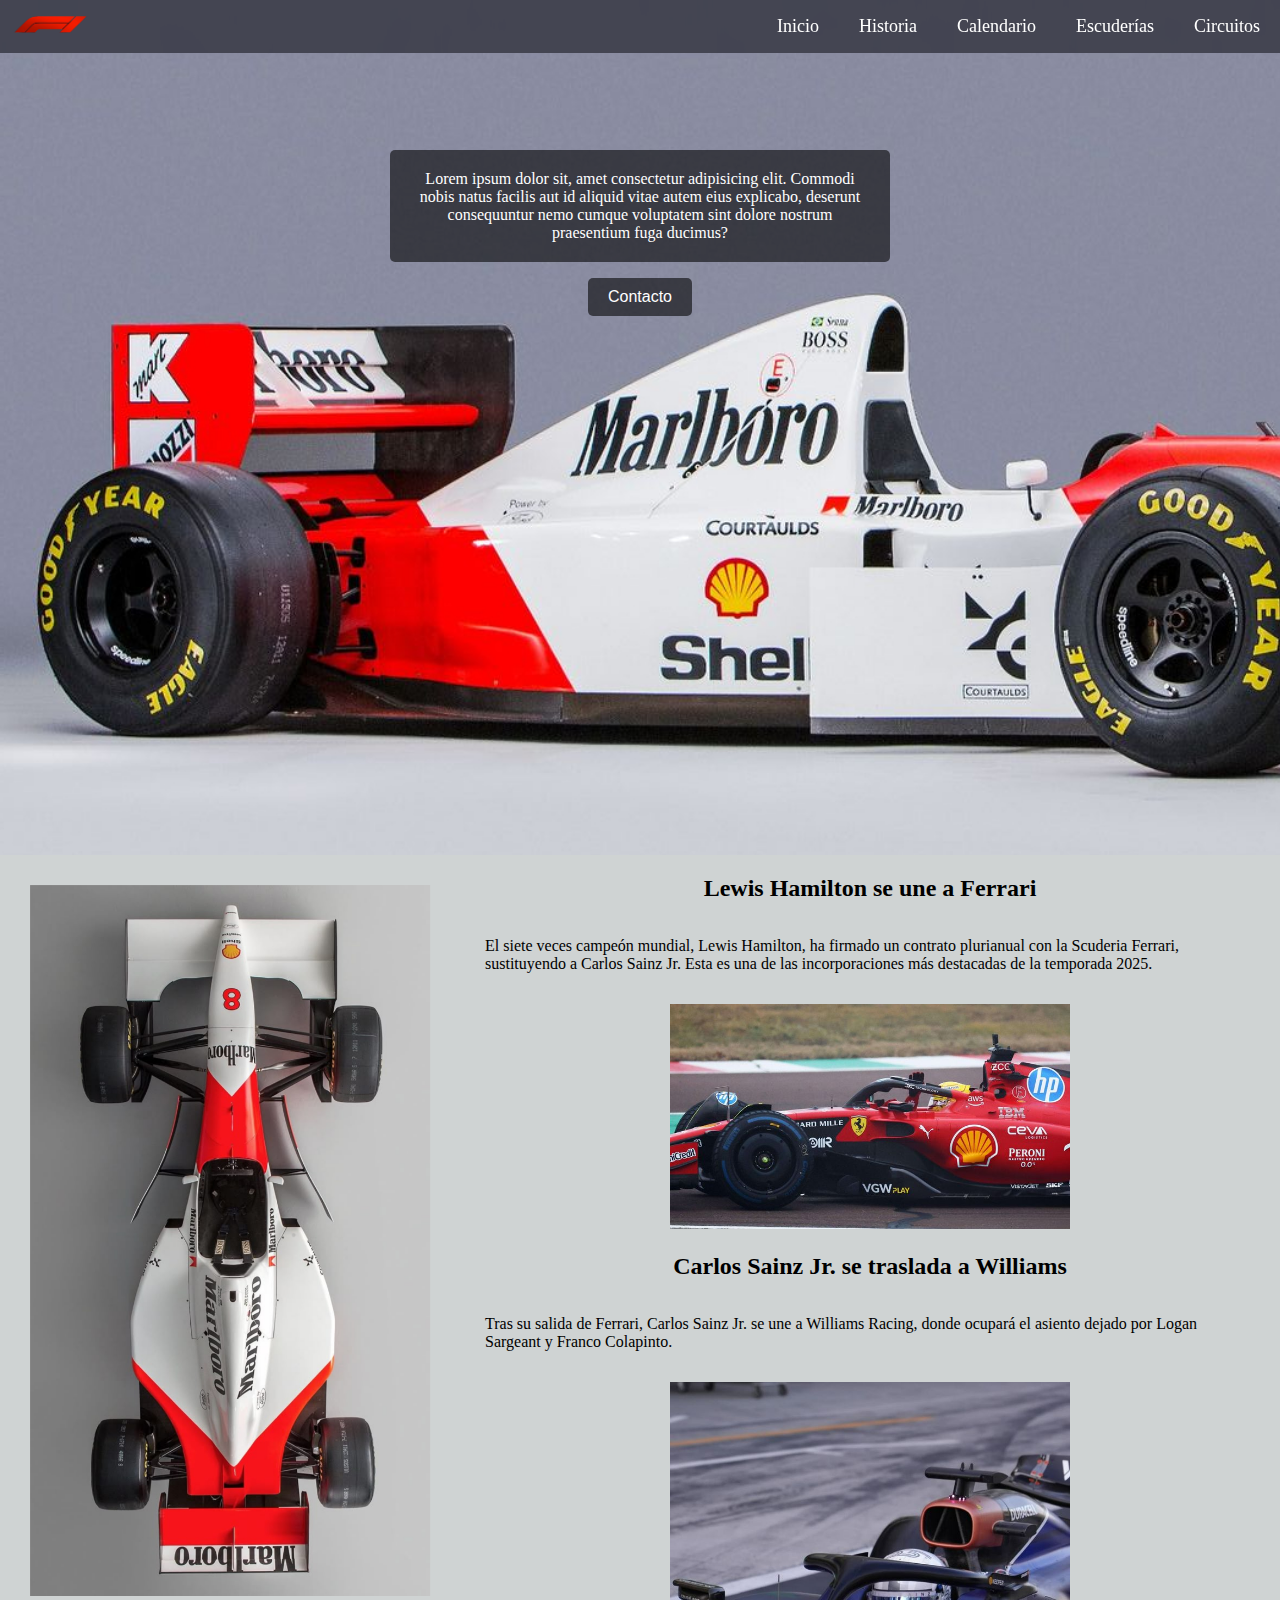
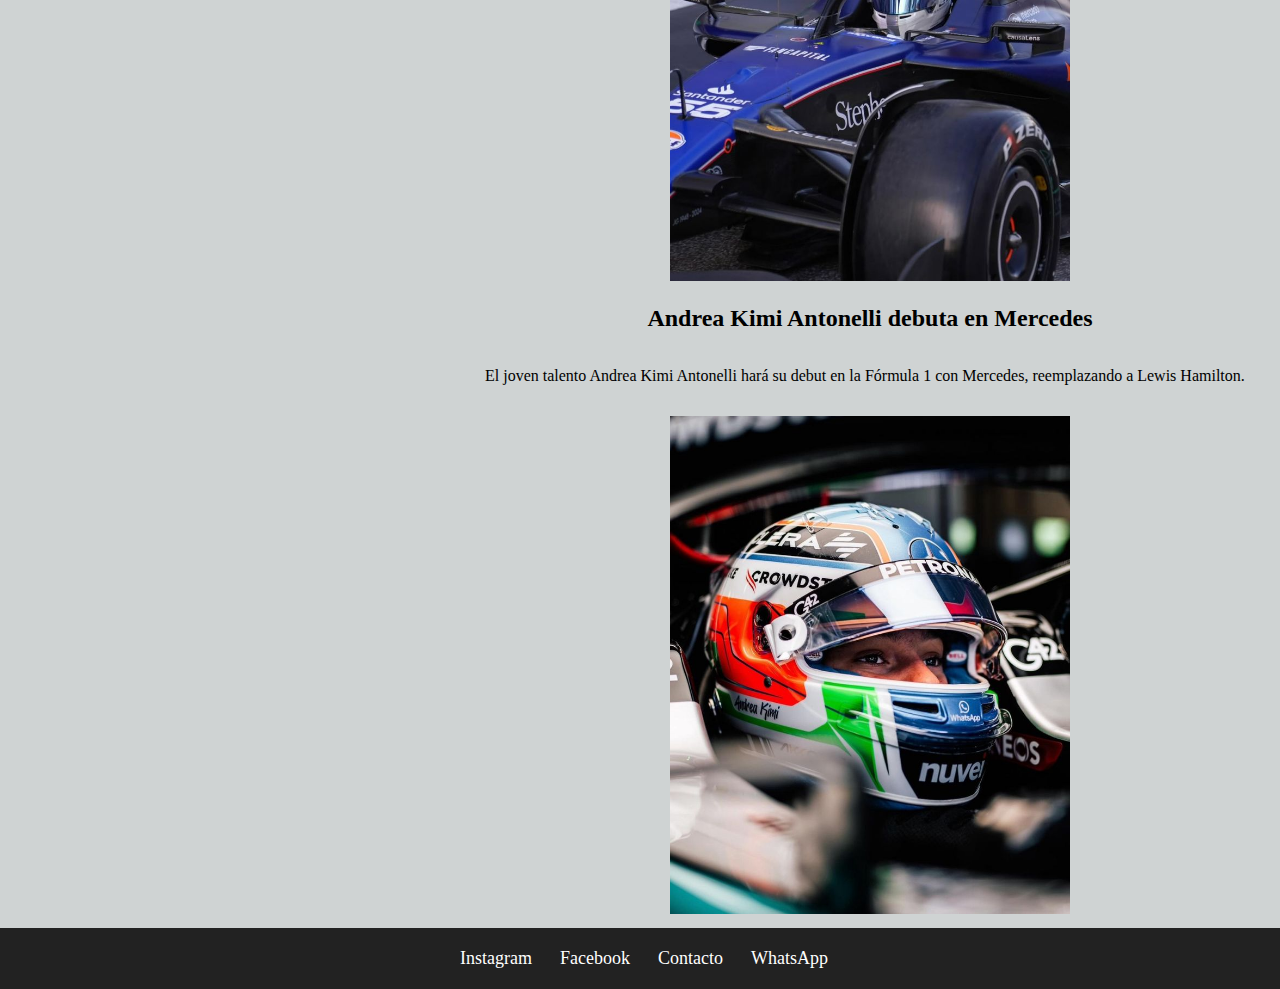
==== index.html @ 655f8c17 "Primer commit" ====
<!DOCTYPE html>
<html lang="en">
<head>
    <meta charset="UTF-8">
    <meta name="viewport" content="width=device-width, initial-scale=1.0">
    <title>Formula 1</title>
    <link rel="icon" type="image/png" href="./img/F1Wallpaper.png">
    <link rel="stylesheet" href="style.css">
</head>
<body>
   <div class="contenedor">
         <header class="header">
            <nav class="menu">
                <div class="logo">
                    <img src="./img/F1Wallpaper.png" alt="Logo">
                </div>
                <ul class="nav-links">
                    <li><a href="index.html">Inicio</a></li>
                    <li><a href="historia.html">Historia</a></li>
                    <li><a href="calendario.html">Calendario</a></li>
                    <li class="submenu">
                        <a href="escuderias.html">Escuderías</a>
                        <ul class="dropdown">
                            <li><a href="ferrari.html">Ferrari</a></li>
                            <li><a href="mercedes.html">Mercedes</a></li>
                            <li><a href="redbull.html">Red Bull</a></li>
                            <li><a href="mclaren.html">McLaren</a></li>
                            <li><a href="astonmartin.html">Aston Martin</a></li>
                        </ul>
                    </li>
                    <li><a href="circuitos.html">Circuitos</a></li>
                </ul>
            </nav>
            <div class="contededorInferior">
                <p>Lorem ipsum dolor sit, amet consectetur adipisicing elit. Commodi nobis natus facilis aut id aliquid vitae autem eius explicabo, deserunt consequuntur nemo cumque voluptatem sint dolore nostrum praesentium fuga ducimus?</p>
                <section class="contededorInferiorBotones">
                    <button class="btnI"><a href=""></a>Contacto</button> 
                </section>
            </div>
        </header>
        <aside class="aside">
            <img class="imgAside" src="./img/senna3.jpeg" alt="">
        </aside>
        <main class="main">
            <div class="contenedor2">
                <div>
                    <h2>Lewis Hamilton se une a Ferrari</h2>
                    <p>El siete veces campeón mundial, Lewis Hamilton, ha firmado un contrato plurianual con la Scuderia Ferrari, sustituyendo a Carlos Sainz Jr. Esta es una de las incorporaciones más destacadas de la temporada 2025.</p>
                </div>
                <div class="imgCenter">
                    <img class="imgContenedor" src="./img/lewisHalmiton.jpeg" alt="LewisHalmitonFerrari">
                </div>           
            </div>
            <div class="contenedor2">
                <div>
                    <h2>Carlos Sainz Jr. se traslada a Williams</h2>
                    <p>Tras su salida de Ferrari, Carlos Sainz Jr. se une a Williams Racing, donde ocupará el asiento dejado por Logan Sargeant y Franco Colapinto.</p>
                </div>
                <div class="imgCenter">
                    <img class="imgContenedor" src="./img/carlosSainz.jpeg" alt="CarlosSainzWilliams">
                </div>           
            </div>
            <div class="contenedor2">
                <div>
                    <h2>Andrea Kimi Antonelli debuta en Mercedes</h2>
                    <p>El joven talento Andrea Kimi Antonelli hará su debut en la Fórmula 1 con Mercedes, reemplazando a Lewis Hamilton. 
                    </p>
                </div>
                <div class="imgCenter">
                    <img class="imgContenedor" src="./img/kimiAntonelli.jpeg" alt="CarlosSainzWilliams">
                </div>           
            </div>
        </main>
        <footer class="footer">
            <div class="footer-contenido">
                <a href="https://instagram.com" target="_blank" class="icono instagram"><i class="fab fa-instagram"></i> Instagram</a>
                <a href="https://facebook.com" target="_blank" class="icono facebook"><i class="fab fa-facebook-f"></i> Facebook</a>
                <a href="mailto:contacto@tudominio.com" class="icono contacto"><i class="fas fa-envelope"></i> Contacto</a>
                <a href="https://wa.me/1234567890" target="_blank" class="icono whatsapp"><i class="fab fa-whatsapp"></i> WhatsApp</a>
            </div>
        </footer>
    </div>
</body>
</html>
---- style.css ----
/* estilos generales */
body {
    margin: 0;
    background-color: #7884855b;
}
h1, h2, h3 {   
    text-align: center;
}
h1 {
    padding-top: 60px;
}
p {
    padding: 15px;
}
/* BARRA DE NAVEGACION */
.contenedorSuperior {
    padding: 10px;
    display: flex;
    justify-content: space-between;
    align-items: center;
}
/* Estilo del nav con fondo transparente */
.menu {
    position: fixed;
    top: 0;
    width: 100%;
    background-color: #00000581;
    backdrop-filter: blur(10px); /* Efecto borroso */
    display: flex;
    justify-content: space-between;
    align-items: center;
    z-index: 1000;
}

/* Estilos del logo */
.logo img {
    width: 80px;
    padding-left: 10px;
}

/* Lista del menú */
.nav-links {
    list-style: none;
    display: flex;
    gap: 20px;
    padding-right: 10px;
}

.nav-links li {
    position: relative;
}

/* Enlaces */
.nav-links li a {
    text-decoration: none;
    color: white;
    font-size: 18px;
    padding: 10px;
    transition: color 0.3s ease-in-out;
}

/* Efecto hover en los enlaces */
.nav-links li a:hover {
    color: red;
}

/* Submenú */
.submenu .dropdown {
    display: none;
    position: absolute;
    top: 100%;
    left: 0;
    background: rgba(0, 0, 0, 0.9);
    list-style: none;
    padding: 10px 0;
    border-radius: 5px;
    min-width: 150px;
}

.submenu .dropdown li {
    text-align: left;
}

.submenu .dropdown li a {
    color: white;
    display: block;
    padding: 10px;
    transition: background 0.3s ease-in-out;
}

.submenu .dropdown li a:hover {
    background: red;
}

/* Mostrar submenú en hover */
.submenu:hover .dropdown {
    display: block;
}
/* FOOTER */
.footer {
    grid-area: footer;
    background-color: #222;
    color: white;
    text-align: center;
    padding: 20px 0;
    font-size: 18px;
    position: relative;
    z-index: 1;
}
.footer-contenido {
    display: flex;
    justify-content: center;
    gap: 20px;
}

/* Estilos para los enlaces */
.icono {
    color: white;
    text-decoration: none;
    font-size: 18px;
    transition: color 0.3s ease, transform 0.3s ease;
}

/* Estilos individuales para cada red */
.instagram:hover { color: #E4405F; transform: scale(1.1); }
.facebook:hover { color: #1877F2; transform: scale(1.1); }
.contacto:hover { color: #FFA500; transform: scale(1.1); }
.whatsapp:hover { color: #25D366; transform: scale(1.1); }
.barra:hover{color: #000000; transform: scale(1.1);}
/* Íconos */
.icono i {
    margin-right: 8px;
}
/* PAGINA PRINCIPAL*/
.contenedor {
    display: grid;
    grid-template-areas: 
    "header header header"
    "aside main main"
    "footer footer footer";
}
.contededorInferior {
    width: 500px;
    margin: auto;
    display: flex;
    flex-direction: column;
    justify-content: center;
    height: 450px;
    }
.contededorInferior p {
    background-color: rgba(0, 0, 0, 0.581);
    padding: 20px;
    text-align: center;
    border-radius: 5px;
    color: white;
}
.contededorInferiorBotones {
    display: flex;
    justify-content: center;
    gap: 10px;
}
.contenedor2 {
    margin: 10px;
}
.imgContenedor {
    width: 400px;
}
.imgCenter {
    text-align: center;
}
/* botton */
.btnI {
    background-color: rgba(0, 0, 0, 0.581); 
    color: white; 
    border: none; 
    padding: 10px 20px; 
    font-size: 16px; 
    cursor: pointer; 
    border-radius: 5px; 
    transition: background-color 0.5s ease, transform 0.2s ease;
}
button:hover {
    transform: scale(1.05);
}
button:active {
    transform: scale(0.95);
}
.header {
    background-image: url(./img/senna1.jpeg);
    background-size: cover;
    background-attachment: fixed;
    height: 95vh;
    position: relative;
    grid-area: header;
}
/*aside*/
.aside {
    grid-area: aside;
    padding: 20px;
    position: sticky;
    top: 10px;  /* Fija el aside a 20px del top */
    height: 400px;  /* Ajusta según lo necesario */
}
.imgAside {
    width: 400px;
    height: auto;
    margin: 10px;
}
.main {
    grid-area: main;
}
/* CIRCUITOS */
.circuito {
    display: grid;
    grid-template-columns: repeat(3, 8fr);
}
.imgCircuito {
    width: 400px;
    height: auto;
    margin: 20px;
}
.centrarImg {
    text-align: center;
    margin: 10px;
}
/* carrusel */
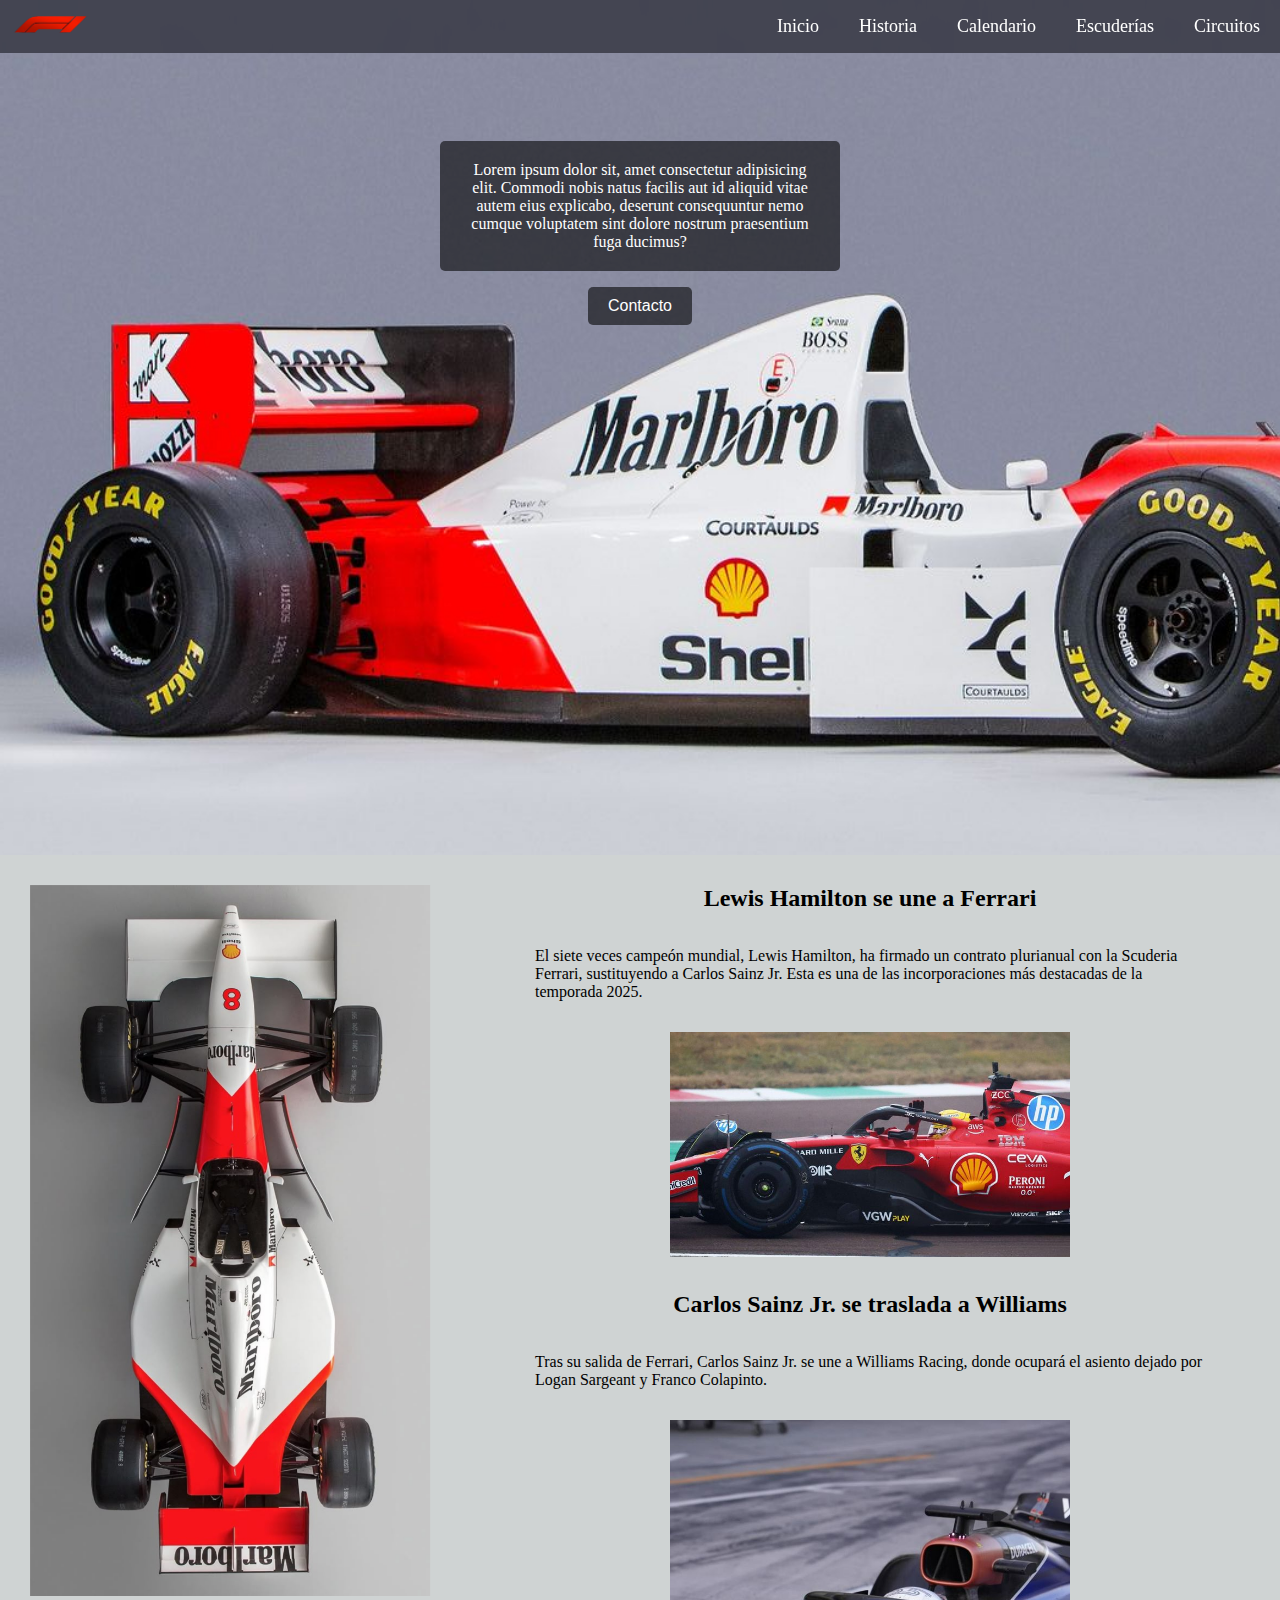
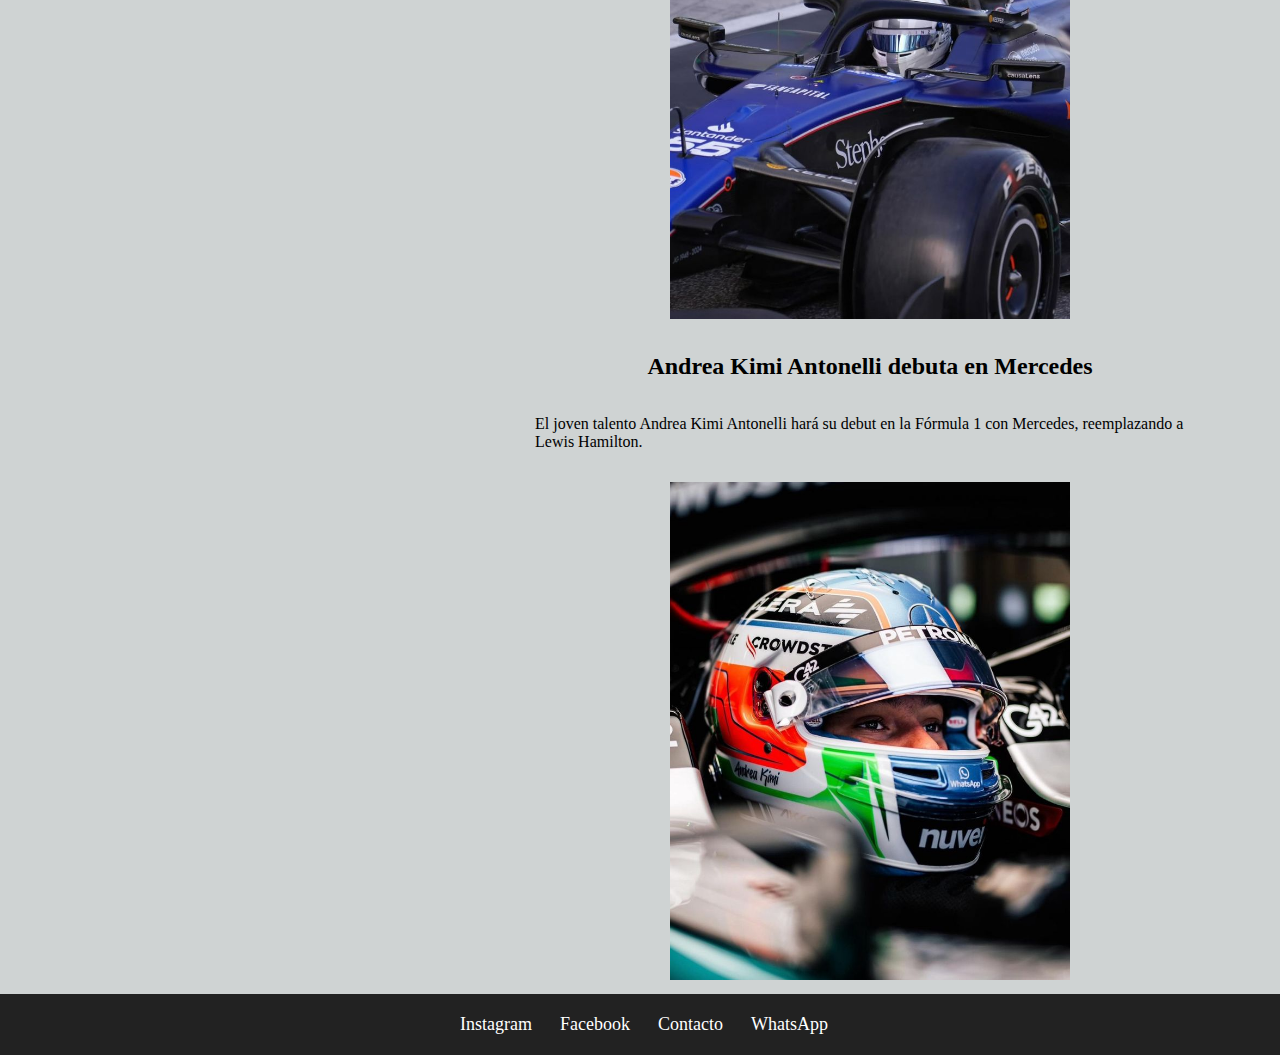
==== commit 86de5823: "agregue scss" ====
--- a/index.html
+++ b/index.html
@@ -5,6 +5,9 @@
     <meta name="viewport" content="width=device-width, initial-scale=1.0">
     <title>Formula 1</title>
     <link rel="icon" type="image/png" href="./img/F1Wallpaper.png">
+    <link rel="preconnect" href="https://fonts.googleapis.com">
+    <link rel="preconnect" href="https://fonts.gstatic.com" crossorigin>
+    <link href="https://fonts.googleapis.com/css2?family=Hind+Mysuru:wght@300;400;500;600;700&family=Karla:ital,wght@0,200..800;1,200..800&display=swap" rel="stylesheet">
     <link rel="stylesheet" href="style.css">
 </head>
 <body>
--- a/style.css
+++ b/style.css
@@ -4,6 +4,7 @@
     background-color: #7884855b;
 }
 h1, h2, h3 {   
+    padding-top: 10px;
     text-align: center;
 }
 h1 {
@@ -11,6 +12,8 @@
 }
 p {
     padding: 15px;
+    margin-left: 50px;
+    margin-right: 50px;
 }
 /* BARRA DE NAVEGACION */
 .contenedorSuperior {
@@ -224,3 +227,6 @@
     margin: 10px;
 }
 /* carrusel */
+.carouselExampleIndicators {
+    width: 50%;
+}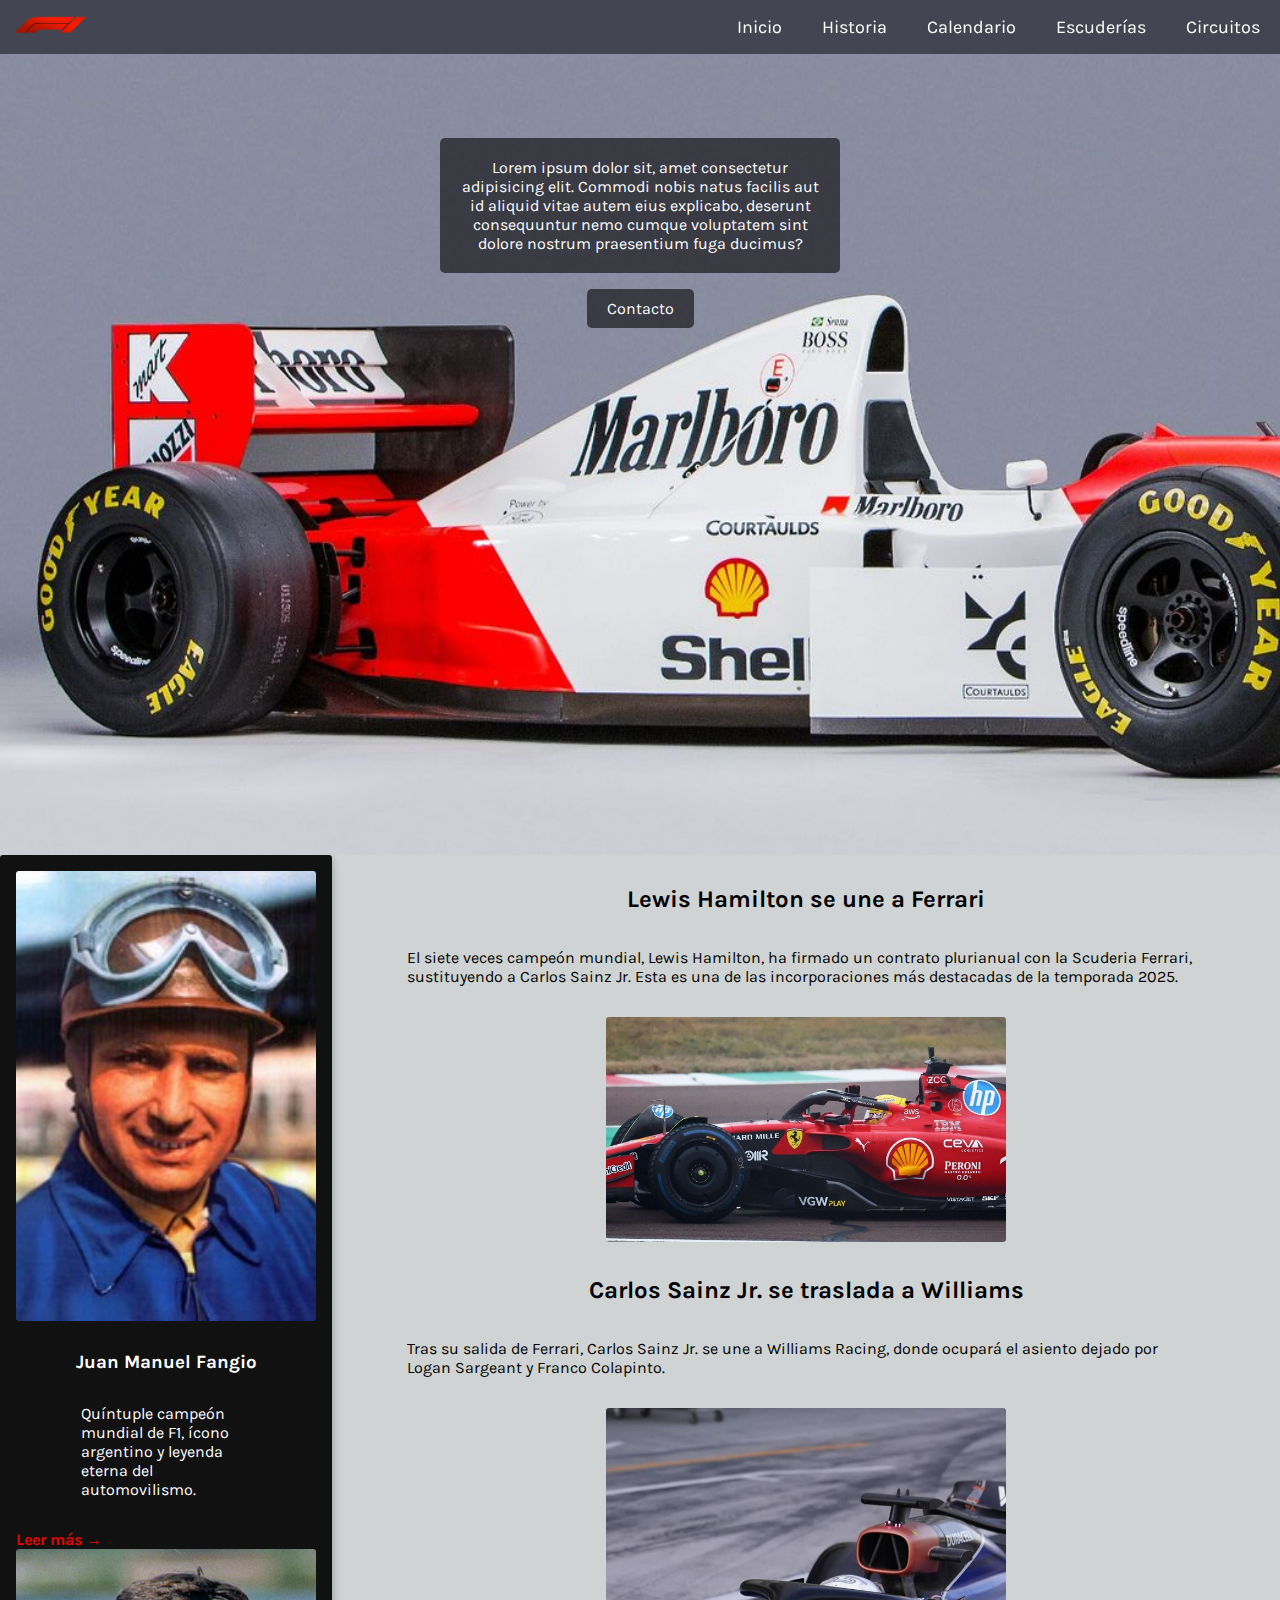
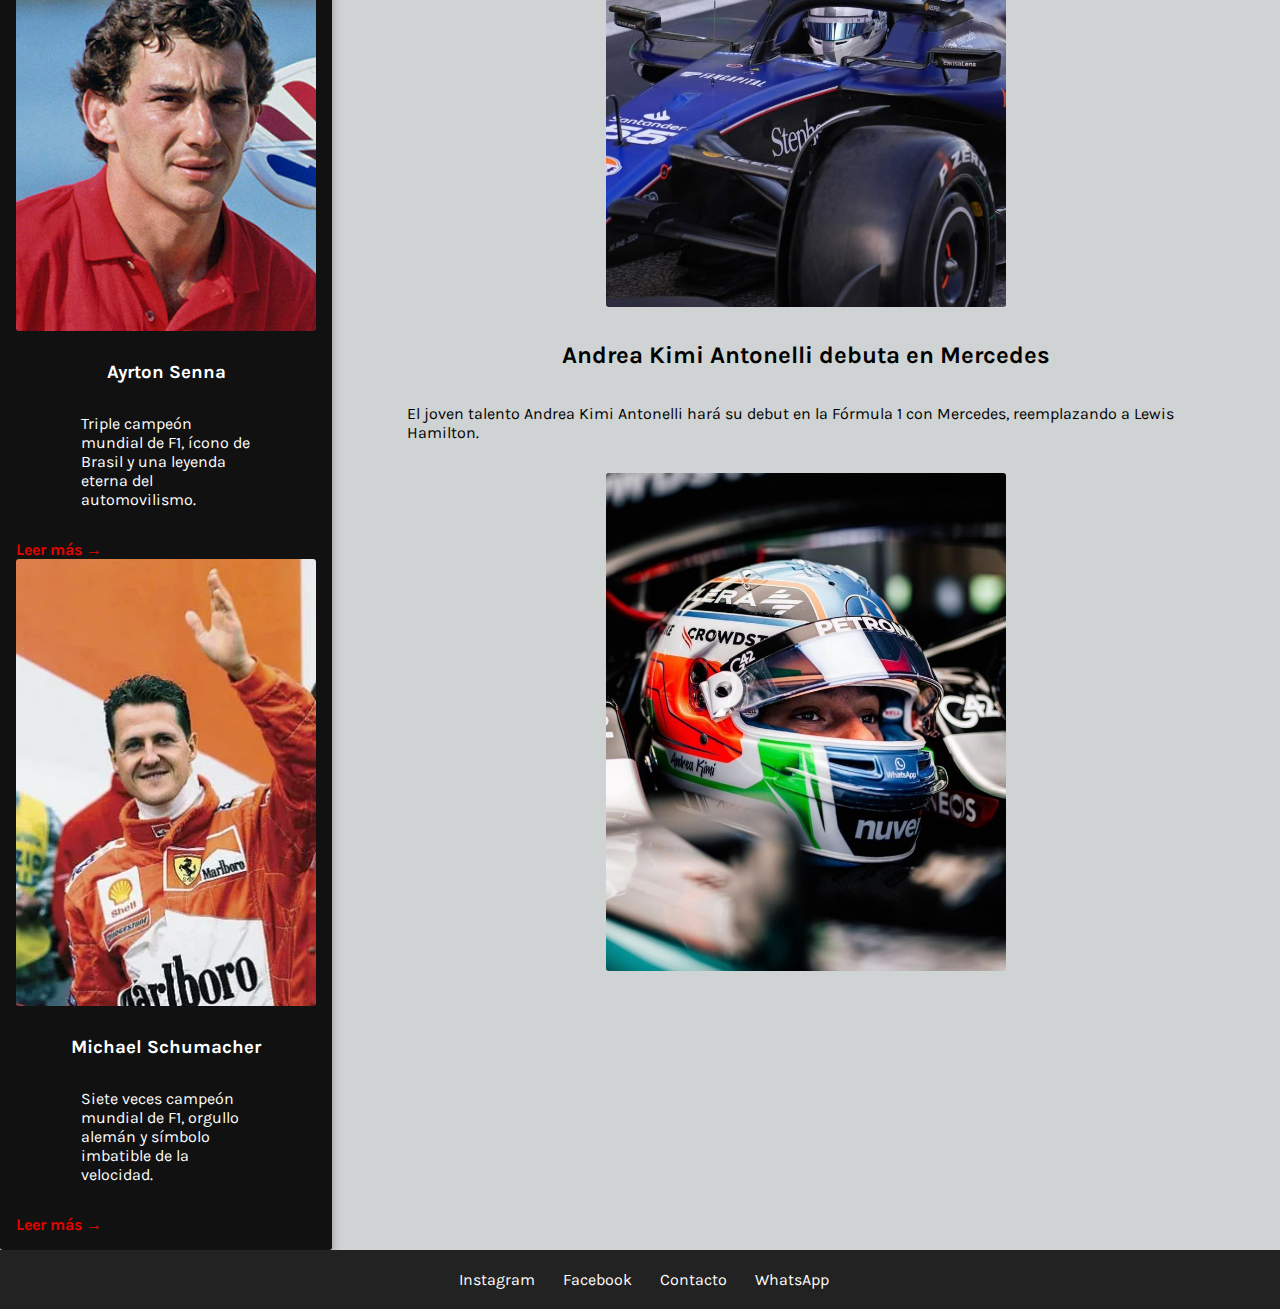
==== commit d5989e1d: "agregue font, mejore el aside, agregue mas info a historia" ====
--- a/index.html
+++ b/index.html
@@ -7,7 +7,7 @@
     <link rel="icon" type="image/png" href="./img/F1Wallpaper.png">
     <link rel="preconnect" href="https://fonts.googleapis.com">
     <link rel="preconnect" href="https://fonts.gstatic.com" crossorigin>
-    <link href="https://fonts.googleapis.com/css2?family=Hind+Mysuru:wght@300;400;500;600;700&family=Karla:ital,wght@0,200..800;1,200..800&display=swap" rel="stylesheet">
+    <link href="https://fonts.googleapis.com/css2?family=Darker+Grotesque:wght@300..900&family=Encode+Sans+Semi+Expanded:wght@100;200;300;400;500;600;700;800;900&family=Hind+Mysuru:wght@300;400;500;600;700&family=IBM+Plex+Sans+Thai+Looped&family=Karla:ital,wght@0,200..800;1,200..800&family=Mukta&family=Smooch+Sans:wght@100..900&family=Yaldevi:wght@200..700&display=swap" rel="stylesheet">
     <link rel="stylesheet" href="style.css">
 </head>
 <body>
@@ -42,8 +42,31 @@
             </div>
         </header>
         <aside class="aside">
-            <img class="imgAside" src="./img/senna3.jpeg" alt="">
-        </aside>
+            <div>
+            <img class="imgAside" src="./img/Juan-Manuel-Fangio.jpg" alt="Juan Manuel Fangio ">
+            <div class="asideText">
+                <h3>Juan Manuel Fangio</h3>
+                <p>Quíntuple campeón mundial de F1, ícono argentino y leyenda eterna del automovilismo.</p>
+                <a href="https://es.wikipedia.org/wiki/Juan_Manuel_Fangio" class="readMore">Leer más →</a>
+            </div>
+            </div>
+            <div>
+                <img class="imgAside" src="./img/ayrton-senna.jpg" alt="Ayrton Senna">
+                <div class="asideText">
+                    <h3>Ayrton Senna</h3>
+                    <p>Triple campeón mundial de F1, ícono de Brasil y una leyenda eterna del automovilismo.</p>
+                    <a href="https://es.wikipedia.org/wiki/Ayrton_Senna" class="readMore">Leer más →</a>
+                </div>
+                </div>
+                <div>
+                    <img class="imgAside" src="./img/Michael-Schumacher.webp" alt="Ayrton Senna">
+                    <div class="asideText">
+                        <h3>Michael Schumacher</h3>
+                        <p>Siete veces campeón mundial de F1, orgullo alemán y símbolo imbatible de la velocidad.</p>
+                        <a href="https://de.wikipedia.org/wiki/Michael_Schumacher" class="readMore">Leer más →</a>
+                    </div>
+                    </div>
+        </aside>        
         <main class="main">
             <div class="contenedor2">
                 <div>
--- a/style.css
+++ b/style.css
@@ -1,232 +1,297 @@
+@charset "UTF-8";
+/* Definir las variables */
 /* estilos generales */
 body {
-    margin: 0;
-    background-color: #7884855b;
-}
-h1, h2, h3 {   
-    padding-top: 10px;
-    text-align: center;
-}
+  font-family: "Karla", sans-serif !important;
+  margin: 0;
+  background-color: rgba(120, 132, 133, 0.3568627451) !important;
+}
+
+h1, h2, h3 {
+  padding-top: 10px;
+  text-align: center;
+}
+
 h1 {
-    padding-top: 60px;
-}
+  padding-top: 60px;
+}
+
 p {
-    padding: 15px;
-    margin-left: 50px;
-    margin-right: 50px;
-}
+  padding: 15px;
+  margin-left: 50px;
+  margin-right: 50px;
+}
+
+img {
+  border-radius: 3px;
+}
+
 /* BARRA DE NAVEGACION */
 .contenedorSuperior {
-    padding: 10px;
-    display: flex;
-    justify-content: space-between;
-    align-items: center;
-}
+  padding: 10px;
+  display: flex;
+  justify-content: space-between;
+  align-items: center;
+}
+
 /* Estilo del nav con fondo transparente */
 .menu {
-    position: fixed;
-    top: 0;
-    width: 100%;
-    background-color: #00000581;
-    backdrop-filter: blur(10px); /* Efecto borroso */
-    display: flex;
-    justify-content: space-between;
-    align-items: center;
-    z-index: 1000;
+  position: fixed;
+  top: 0;
+  width: 100%;
+  background-color: rgba(0, 0, 5, 0.5058823529);
+  backdrop-filter: blur(10px); /* Efecto borroso */
+  display: flex;
+  justify-content: space-between;
+  align-items: center;
+  z-index: 1000;
 }
 
 /* Estilos del logo */
 .logo img {
-    width: 80px;
-    padding-left: 10px;
+  width: 80px;
+  padding-left: 10px;
 }
 
 /* Lista del menú */
 .nav-links {
-    list-style: none;
-    display: flex;
-    gap: 20px;
-    padding-right: 10px;
+  list-style: none;
+  display: flex;
+  gap: 20px !important;
+  padding-right: 10px;
 }
 
 .nav-links li {
-    position: relative;
+  position: relative;
 }
 
 /* Enlaces */
 .nav-links li a {
-    text-decoration: none;
-    color: white;
-    font-size: 18px;
-    padding: 10px;
-    transition: color 0.3s ease-in-out;
+  text-decoration: none;
+  color: white;
+  font-size: 18px;
+  padding: 10px;
+  transition: color 0.3s ease-in-out;
 }
 
 /* Efecto hover en los enlaces */
 .nav-links li a:hover {
-    color: red;
+  color: red;
 }
 
 /* Submenú */
 .submenu .dropdown {
-    display: none;
-    position: absolute;
-    top: 100%;
-    left: 0;
-    background: rgba(0, 0, 0, 0.9);
-    list-style: none;
-    padding: 10px 0;
-    border-radius: 5px;
-    min-width: 150px;
+  display: none;
+  position: absolute;
+  top: 100%;
+  left: 0;
+  background: rgba(0, 0, 0, 0.9);
+  list-style: none;
+  padding: 10px 0;
+  border-radius: 5px;
+  min-width: 150px;
 }
 
 .submenu .dropdown li {
-    text-align: left;
+  text-align: left;
 }
 
 .submenu .dropdown li a {
-    color: white;
-    display: block;
-    padding: 10px;
-    transition: background 0.3s ease-in-out;
+  color: white;
+  display: block;
+  padding: 10px;
+  transition: background 0.3s ease-in-out;
 }
 
 .submenu .dropdown li a:hover {
-    background: red;
+  background: red;
 }
 
 /* Mostrar submenú en hover */
 .submenu:hover .dropdown {
-    display: block;
-}
+  display: block;
+}
+
 /* FOOTER */
 .footer {
-    grid-area: footer;
-    background-color: #222;
-    color: white;
-    text-align: center;
-    padding: 20px 0;
-    font-size: 18px;
-    position: relative;
-    z-index: 1;
-}
+  grid-area: footer;
+  background-color: #222;
+  color: white;
+  text-align: center;
+  padding: 20px 0;
+  font-size: 18px;
+  position: relative;
+  z-index: 1;
+}
+
 .footer-contenido {
-    display: flex;
-    justify-content: center;
-    gap: 20px;
+  display: flex;
+  justify-content: center;
+  gap: 20px;
 }
 
 /* Estilos para los enlaces */
 .icono {
-    color: white;
-    text-decoration: none;
-    font-size: 18px;
-    transition: color 0.3s ease, transform 0.3s ease;
+  color: white;
+  text-decoration: none;
+  font-size: 16px;
+  transition: color 0.3s ease, transform 0.3s ease;
 }
 
 /* Estilos individuales para cada red */
-.instagram:hover { color: #E4405F; transform: scale(1.1); }
-.facebook:hover { color: #1877F2; transform: scale(1.1); }
-.contacto:hover { color: #FFA500; transform: scale(1.1); }
-.whatsapp:hover { color: #25D366; transform: scale(1.1); }
-.barra:hover{color: #000000; transform: scale(1.1);}
+.instagram:hover {
+  color: #E4405F;
+  transform: scale(1.1);
+}
+
+.facebook:hover {
+  color: #1877F2;
+  transform: scale(1.1);
+}
+
+.contacto:hover {
+  color: #FFA500;
+  transform: scale(1.1);
+}
+
+.whatsapp:hover {
+  color: #25D366;
+  transform: scale(1.1);
+}
+
+.barra:hover {
+  color: #000000;
+  transform: scale(1.1);
+}
+
 /* Íconos */
 .icono i {
-    margin-right: 8px;
-}
-/* PAGINA PRINCIPAL*/
+  margin-right: 8px;
+}
+
+/* PAGINA PRINCIPAL */
 .contenedor {
-    display: grid;
-    grid-template-areas: 
-    "header header header"
-    "aside main main"
-    "footer footer footer";
-}
+  display: grid;
+  grid-template-areas: "header header header" "aside main main" "footer footer footer";
+}
+
 .contededorInferior {
-    width: 500px;
-    margin: auto;
-    display: flex;
-    flex-direction: column;
-    justify-content: center;
-    height: 450px;
-    }
+  width: 500px;
+  margin: auto;
+  display: flex;
+  flex-direction: column;
+  justify-content: center;
+  height: 450px;
+}
+
 .contededorInferior p {
-    background-color: rgba(0, 0, 0, 0.581);
-    padding: 20px;
-    text-align: center;
-    border-radius: 5px;
-    color: white;
-}
+  background-color: rgba(0, 0, 0, 0.581);
+  padding: 20px;
+  text-align: center;
+  border-radius: 5px;
+  color: white;
+}
+
 .contededorInferiorBotones {
-    display: flex;
-    justify-content: center;
-    gap: 10px;
-}
+  display: flex;
+  justify-content: center;
+  gap: 10px;
+}
+
 .contenedor2 {
-    margin: 10px;
-}
+  margin: 10px;
+}
+
 .imgContenedor {
-    width: 400px;
-}
+  width: 400px;
+}
+
 .imgCenter {
-    text-align: center;
-}
-/* botton */
+  text-align: center;
+}
+
+/* button */
 .btnI {
-    background-color: rgba(0, 0, 0, 0.581); 
-    color: white; 
-    border: none; 
-    padding: 10px 20px; 
-    font-size: 16px; 
-    cursor: pointer; 
-    border-radius: 5px; 
-    transition: background-color 0.5s ease, transform 0.2s ease;
-}
+  font-family: "Karla", sans-serif !important;
+  background-color: rgba(0, 0, 0, 0.581);
+  color: white;
+  border: none;
+  padding: 10px 20px;
+  font-size: 16px;
+  cursor: pointer;
+  border-radius: 5px;
+  transition: background-color 0.5s ease, transform 0.2s ease;
+}
+
 button:hover {
-    transform: scale(1.05);
-}
+  transform: scale(1.05);
+}
+
 button:active {
-    transform: scale(0.95);
-}
+  transform: scale(0.95);
+}
+
 .header {
-    background-image: url(./img/senna1.jpeg);
-    background-size: cover;
-    background-attachment: fixed;
-    height: 95vh;
-    position: relative;
-    grid-area: header;
-}
-/*aside*/
+  background-image: url(../img/senna1.jpeg);
+  background-size: cover;
+  background-attachment: fixed;
+  height: 95vh;
+  position: relative;
+  grid-area: header;
+}
+
+/* aside */
 .aside {
-    grid-area: aside;
-    padding: 20px;
-    position: sticky;
-    top: 10px;  /* Fija el aside a 20px del top */
-    height: 400px;  /* Ajusta según lo necesario */
-}
+  background-color: #111;
+  color: white;
+  padding: 1rem;
+  border-radius: 3px;
+  max-width: 300px;
+  box-shadow: 0 4px 8px rgba(0, 0, 0, 0.3);
+}
+
 .imgAside {
-    width: 400px;
-    height: auto;
-    margin: 10px;
-}
-.main {
-    grid-area: main;
-}
+  width: 100%;
+  border-radius: 3px;
+  margin-bottom: 0.5rem;
+}
+
+.asideText h3 {
+  margin: 0.5rem 0 0.2rem;
+}
+
+.readMore {
+  color: #e10600;
+  text-decoration: none;
+  font-weight: bold;
+}
+
 /* CIRCUITOS */
 .circuito {
-    display: grid;
-    grid-template-columns: repeat(3, 8fr);
-}
+  display: grid;
+  grid-template-columns: repeat(3, 8fr);
+}
+
 .imgCircuito {
-    width: 400px;
-    height: auto;
-    margin: 20px;
-}
+  width: 400px;
+  height: auto;
+  margin: 20px;
+}
+
 .centrarImg {
-    text-align: center;
-    margin: 10px;
-}
+  text-align: center;
+  margin: 10px;
+}
+
 /* carrusel */
 .carouselExampleIndicators {
-    width: 50%;
-}+  width: 50%;
+}
+
+.img1 {
+  display: block;
+  margin: auto;
+  width: 50%;
+}
+
+/*# sourceMappingURL=style.css.map */
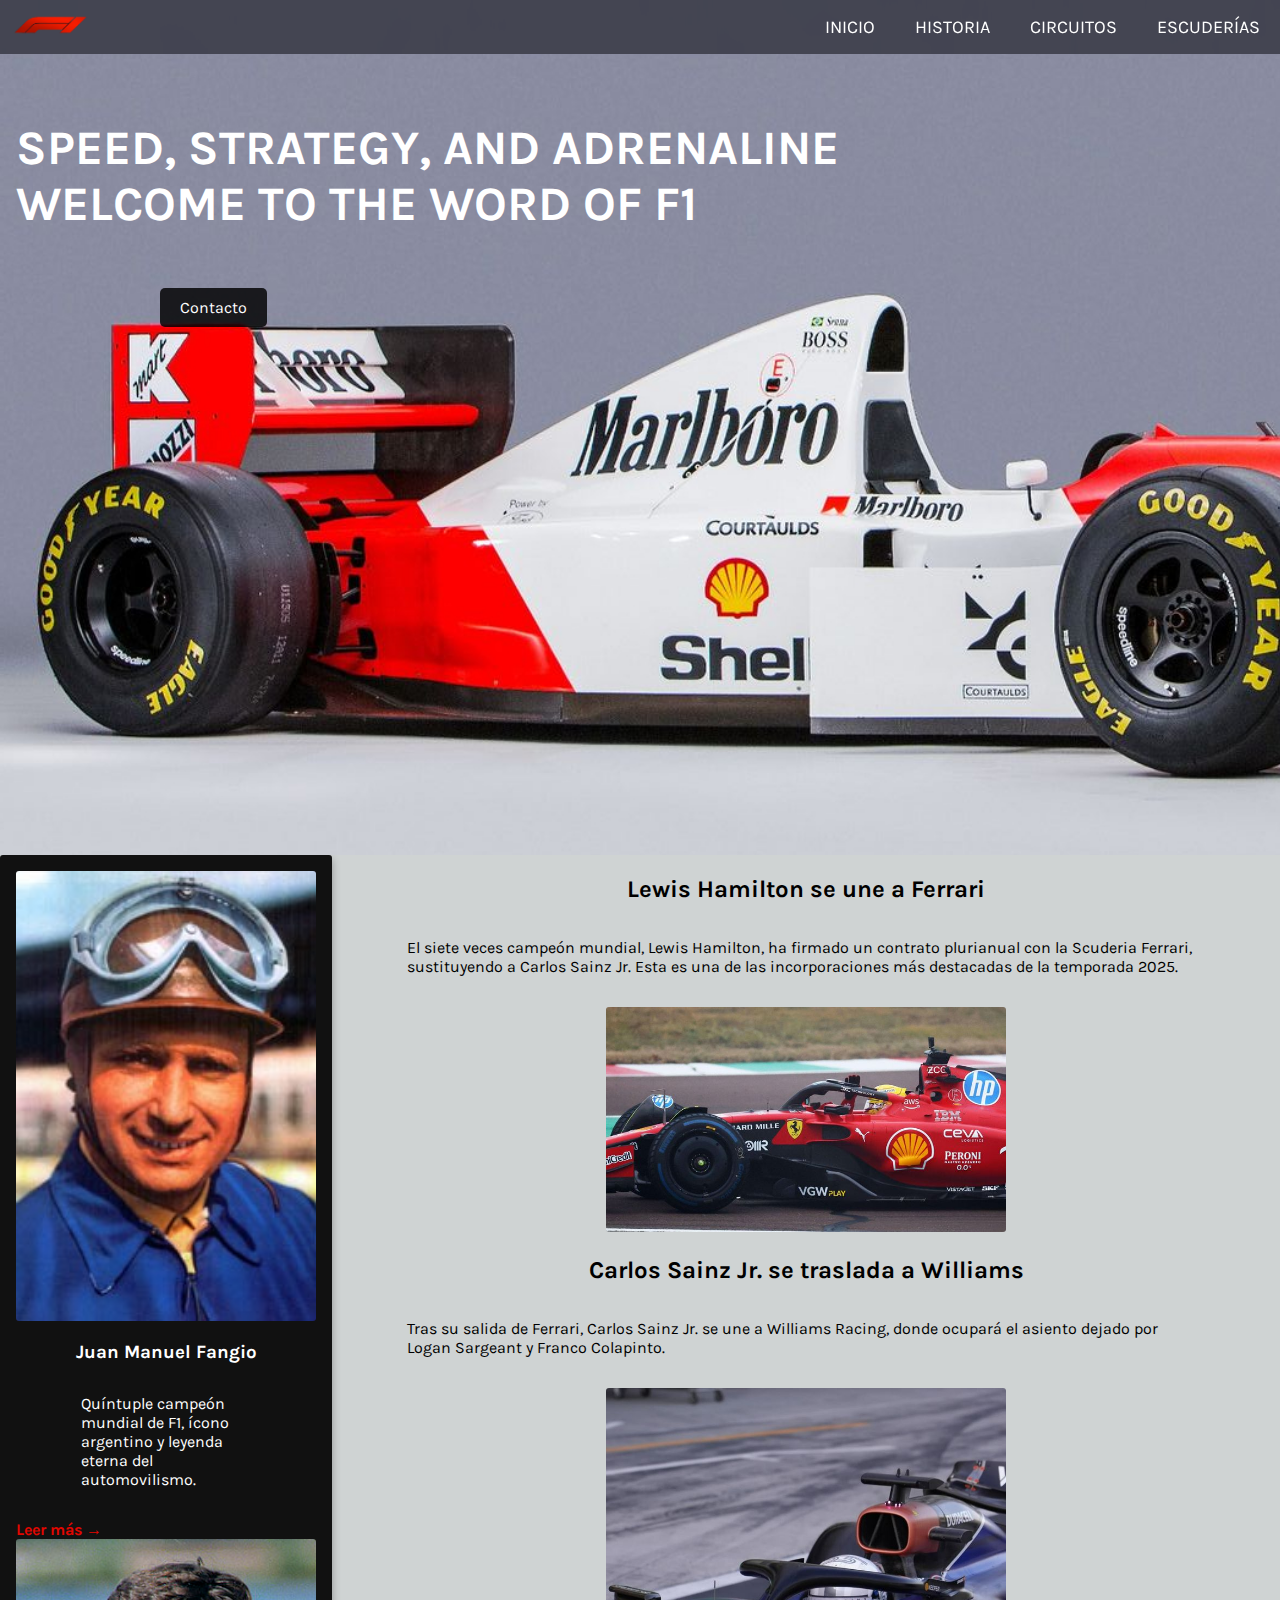
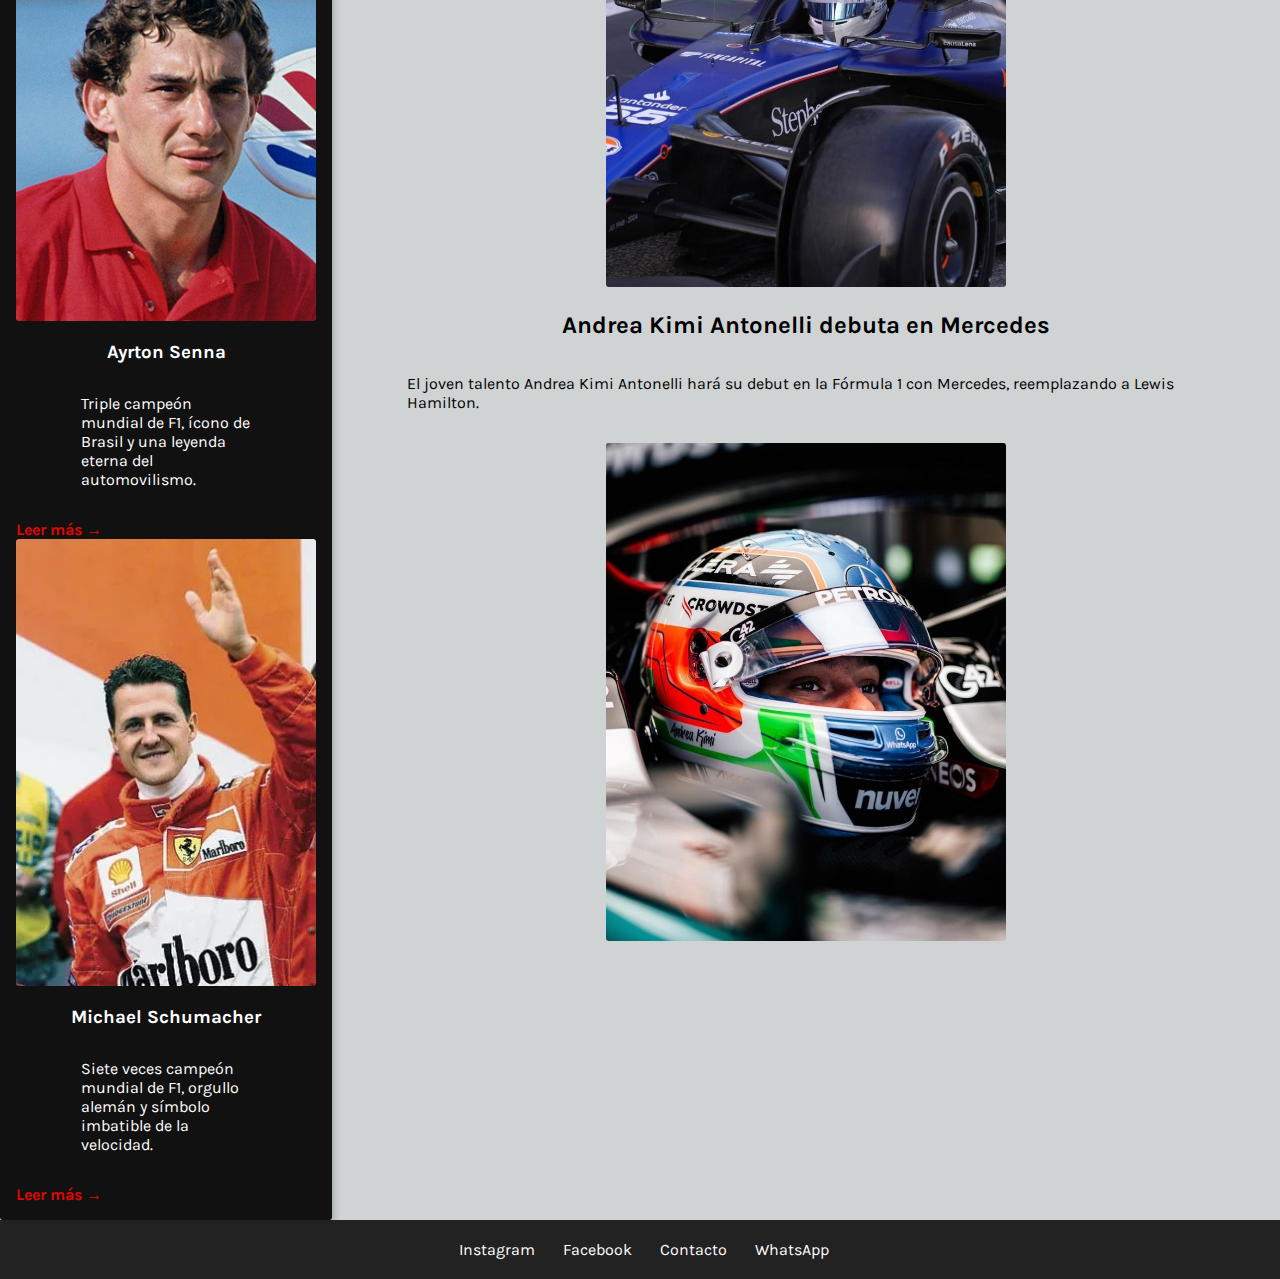
==== commit 2f3c3fbd: "agregue media query y pagina circuito" ====
--- a/index.html
+++ b/index.html
@@ -15,31 +15,34 @@
          <header class="header">
             <nav class="menu">
                 <div class="logo">
-                    <img src="./img/F1Wallpaper.png" alt="Logo">
+                  <img src="./img/F1Wallpaper.png" alt="Logo">
                 </div>
-                <ul class="nav-links">
-                    <li><a href="index.html">Inicio</a></li>
-                    <li><a href="historia.html">Historia</a></li>
-                    <li><a href="calendario.html">Calendario</a></li>
-                    <li class="submenu">
-                        <a href="escuderias.html">Escuderías</a>
-                        <ul class="dropdown">
-                            <li><a href="ferrari.html">Ferrari</a></li>
-                            <li><a href="mercedes.html">Mercedes</a></li>
-                            <li><a href="redbull.html">Red Bull</a></li>
-                            <li><a href="mclaren.html">McLaren</a></li>
-                            <li><a href="astonmartin.html">Aston Martin</a></li>
-                        </ul>
-                    </li>
-                    <li><a href="circuitos.html">Circuitos</a></li>
+              
+                <!-- Botón hamburguesa -->
+                <button class="menu-toggle" id="menu-toggle">☰</button>
+              
+                <ul class="nav-links" id="nav-links">
+                  <li><a href="index.html">Inicio</a></li>
+                  <li><a href="./pages/historia.html">Historia</a></li>
+                  <li><a href="./pages/circuito.html">Circuitos</a></li>
+                  <li class="submenu">
+                    <a href="#">Escuderías</a>
+                    <ul class="dropdown">
+                      <li><a href="ferrari.html">Ferrari</a></li>
+                      <li><a href="mercedes.html">Mercedes</a></li>
+                      <li><a href="redbull.html">Red Bull</a></li>
+                      <li><a href="mclaren.html">McLaren</a></li>
+                      <li><a href="astonmartin.html">Aston Martin</a></li>
+                    </ul>
+                  </li>
                 </ul>
-            </nav>
+              </nav>           
             <div class="contededorInferior">
-                <p>Lorem ipsum dolor sit, amet consectetur adipisicing elit. Commodi nobis natus facilis aut id aliquid vitae autem eius explicabo, deserunt consequuntur nemo cumque voluptatem sint dolore nostrum praesentium fuga ducimus?</p>
-                <section class="contededorInferiorBotones">
-                    <button class="btnI"><a href=""></a>Contacto</button> 
-                </section>
+                <h2 class="tituloHeader">Speed, strategy, and adrenaline <br> Welcome to the word of f1</h2>
             </div>
+            <section class="contededorInferiorBotones">
+                <button class="btnI"><a href=""></a>Contacto</button> 
+            </section>
         </header>
         <aside class="aside">
             <div>
@@ -106,5 +109,23 @@
             </div>
         </footer>
     </div>
+    <script>
+        const toggle = document.getElementById('menu-toggle');
+        const navLinks = document.getElementById('nav-links');
+        const submenu = document.querySelector('.submenu');
+      
+        // Mostrar/ocultar el menú principal
+        toggle.addEventListener('click', () => {
+          navLinks.classList.toggle('show');
+        });
+      
+        // Submenú desplegable solo en móvil
+        submenu.addEventListener('click', function (e) {
+          if (window.innerWidth <= 768) {
+            e.preventDefault();
+            this.classList.toggle('open');
+          }
+        });
+      </script>
 </body>
 </html>--- a/style.css
+++ b/style.css
@@ -3,12 +3,12 @@
 /* estilos generales */
 body {
   font-family: "Karla", sans-serif !important;
-  margin: 0;
+  margin: 0px;
   background-color: rgba(120, 132, 133, 0.3568627451) !important;
+  padding: 0px;
 }
 
 h1, h2, h3 {
-  padding-top: 10px;
   text-align: center;
 }
 
@@ -28,7 +28,7 @@
 
 /* BARRA DE NAVEGACION */
 .contenedorSuperior {
-  padding: 10px;
+  padding: 10px !important;
   display: flex;
   justify-content: space-between;
   align-items: center;
@@ -40,7 +40,7 @@
   top: 0;
   width: 100%;
   background-color: rgba(0, 0, 5, 0.5058823529);
-  backdrop-filter: blur(10px); /* Efecto borroso */
+  backdrop-filter: blur(10px);
   display: flex;
   justify-content: space-between;
   align-items: center;
@@ -69,9 +69,11 @@
 .nav-links li a {
   text-decoration: none;
   color: white;
-  font-size: 18px;
-  padding: 10px;
+  font-size: 18px !important;
+  padding: 10px !important;
+  padding-top: 10px !important;
   transition: color 0.3s ease-in-out;
+  text-transform: uppercase;
 }
 
 /* Efecto hover en los enlaces */
@@ -112,6 +114,101 @@
   display: block;
 }
 
+/* Estilo para el botón hamburguesa */
+.menu-toggle {
+  display: none;
+  font-size: 30px;
+  color: white;
+  background: none;
+  border: none;
+  cursor: pointer;
+  padding-right: 15px;
+}
+
+/* Responsive para celulares */
+@media (max-width: 768px) {
+  .menu {
+    flex-wrap: wrap;
+    justify-content: space-between;
+  }
+  .menu-toggle {
+    display: block;
+  }
+  .nav-links {
+    flex-direction: column;
+    width: 100%;
+    display: none;
+    padding: 10px 0;
+    background-color: rgba(0, 0, 5, 0.8);
+    backdrop-filter: blur(10px);
+  }
+  .nav-links.show {
+    display: flex;
+  }
+  .nav-links li {
+    text-align: center;
+    width: 100%;
+  }
+  .submenu .dropdown {
+    position: static;
+    background: rgba(0, 0, 5, 0.8);
+    border-radius: 0;
+  }
+  .submenu:hover .dropdown {
+    display: none;
+  }
+  /* Submenú en modo acordeón: se abre al hacer clic */
+  .submenu.open .dropdown {
+    display: block;
+  }
+}
+/* Botón hamburguesa */
+.menu-toggle {
+  display: none;
+  font-size: 30px;
+  color: white;
+  background: none;
+  border: none;
+  cursor: pointer;
+  margin-right: 20px;
+}
+
+/* Responsive */
+@media (max-width: 768px) {
+  .menu {
+    flex-wrap: wrap;
+  }
+  .menu-toggle {
+    display: block;
+  }
+  .nav-links {
+    flex-direction: column;
+    width: 100%;
+    display: none;
+    background-color: rgba(0, 0, 5, 0.8);
+    backdrop-filter: blur(10px);
+    margin-top: 10px;
+    gap: 0;
+  }
+  .nav-links.show {
+    display: flex;
+  }
+  .nav-links li {
+    width: 100%;
+    text-align: center;
+  }
+  .submenu .dropdown {
+    display: none;
+    position: static;
+    background-color: rgba(0, 0, 5, 0.8);
+  }
+  .submenu.open .dropdown {
+    display: block;
+  }
+  .submenu:hover .dropdown {
+    display: none;
+  }
+}
 /* FOOTER */
 .footer {
   grid-area: footer;
@@ -176,26 +273,24 @@
 }
 
 .contededorInferior {
-  width: 500px;
-  margin: auto;
-  display: flex;
-  flex-direction: column;
-  justify-content: center;
-  height: 450px;
-}
-
-.contededorInferior p {
-  background-color: rgba(0, 0, 0, 0.581);
-  padding: 20px;
-  text-align: center;
-  border-radius: 5px;
+  display: flex;
+  justify-content: flex-start;
+  padding: 1rem;
+}
+
+.tituloHeader {
+  padding-top: 4rem;
+  padding-right: 5rem;
+  text-transform: uppercase;
+  font-size: 3rem;
+  text-align: left;
   color: white;
 }
 
 .contededorInferiorBotones {
   display: flex;
-  justify-content: center;
-  gap: 10px;
+  justify-content: left;
+  padding-left: 10rem;
 }
 
 .contenedor2 {
@@ -208,27 +303,6 @@
 
 .imgCenter {
   text-align: center;
-}
-
-/* button */
-.btnI {
-  font-family: "Karla", sans-serif !important;
-  background-color: rgba(0, 0, 0, 0.581);
-  color: white;
-  border: none;
-  padding: 10px 20px;
-  font-size: 16px;
-  cursor: pointer;
-  border-radius: 5px;
-  transition: background-color 0.5s ease, transform 0.2s ease;
-}
-
-button:hover {
-  transform: scale(1.05);
-}
-
-button:active {
-  transform: scale(0.95);
 }
 
 .header {
@@ -240,6 +314,36 @@
   grid-area: header;
 }
 
+@media screen and (max-width: 768px) {
+  header {
+    background-image: url(./img/ayrtonSenna5.jpeg) !important;
+    background-size: cover;
+  }
+  .contededorInferiorBotones {
+    align-items: center;
+  }
+}
+/* button */
+.btnI {
+  font-family: "Karla", sans-serif !important;
+  background-color: rgba(0, 0, 0, 0.819);
+  color: white;
+  border: none;
+  padding: 10px 20px;
+  font-size: 16px;
+  cursor: pointer;
+  border-radius: 5px;
+  transition: background-color 0.5s ease, transform 0.2s ease;
+}
+
+button:hover {
+  transform: scale(1.05);
+}
+
+button:active {
+  transform: scale(0.95);
+}
+
 /* aside */
 .aside {
   background-color: #111;
@@ -266,23 +370,6 @@
   font-weight: bold;
 }
 
-/* CIRCUITOS */
-.circuito {
-  display: grid;
-  grid-template-columns: repeat(3, 8fr);
-}
-
-.imgCircuito {
-  width: 400px;
-  height: auto;
-  margin: 20px;
-}
-
-.centrarImg {
-  text-align: center;
-  margin: 10px;
-}
-
 /* carrusel */
 .carouselExampleIndicators {
   width: 50%;
@@ -294,4 +381,64 @@
   width: 50%;
 }
 
+/* Circuitos */
+.divicion3 {
+  display: grid;
+  grid-template-columns: repeat(3, 8fr);
+  justify-items: center;
+}
+
+.calendario {
+  background-color: #fff;
+  border-radius: 3px;
+  padding: 1rem;
+  margin: 1rem;
+}
+
+.calendario, img {
+  width: 18rem;
+}
+
+.circuitoH2 {
+  margin: 0rem;
+  font-size: 1.6rem;
+  text-transform: uppercase;
+}
+
+.circuitoH3 {
+  margin: 0.3rem;
+  text-transform: uppercase;
+  font-size: 1rem;
+}
+
+.texCircuito {
+  text-align: center;
+}
+
+.pCircuito {
+  padding: 0rem;
+  margin-top: 0.5rem;
+  margin-left: 0rem;
+  margin-right: 0rem;
+  font-size: 0.7rem;
+  text-align: center;
+}
+
+.imgBanderas {
+  width: 5rem;
+  display: block;
+  margin: 0 auto;
+}
+
+hr {
+  margin: 1.5rem;
+}
+
+@media screen and (max-width: 768px) {
+  .divicion3 {
+    display: grid;
+    grid-template-columns: repeat(auto-fit, minmax(250px, 1fr));
+  }
+}
+
 /*# sourceMappingURL=style.css.map */
